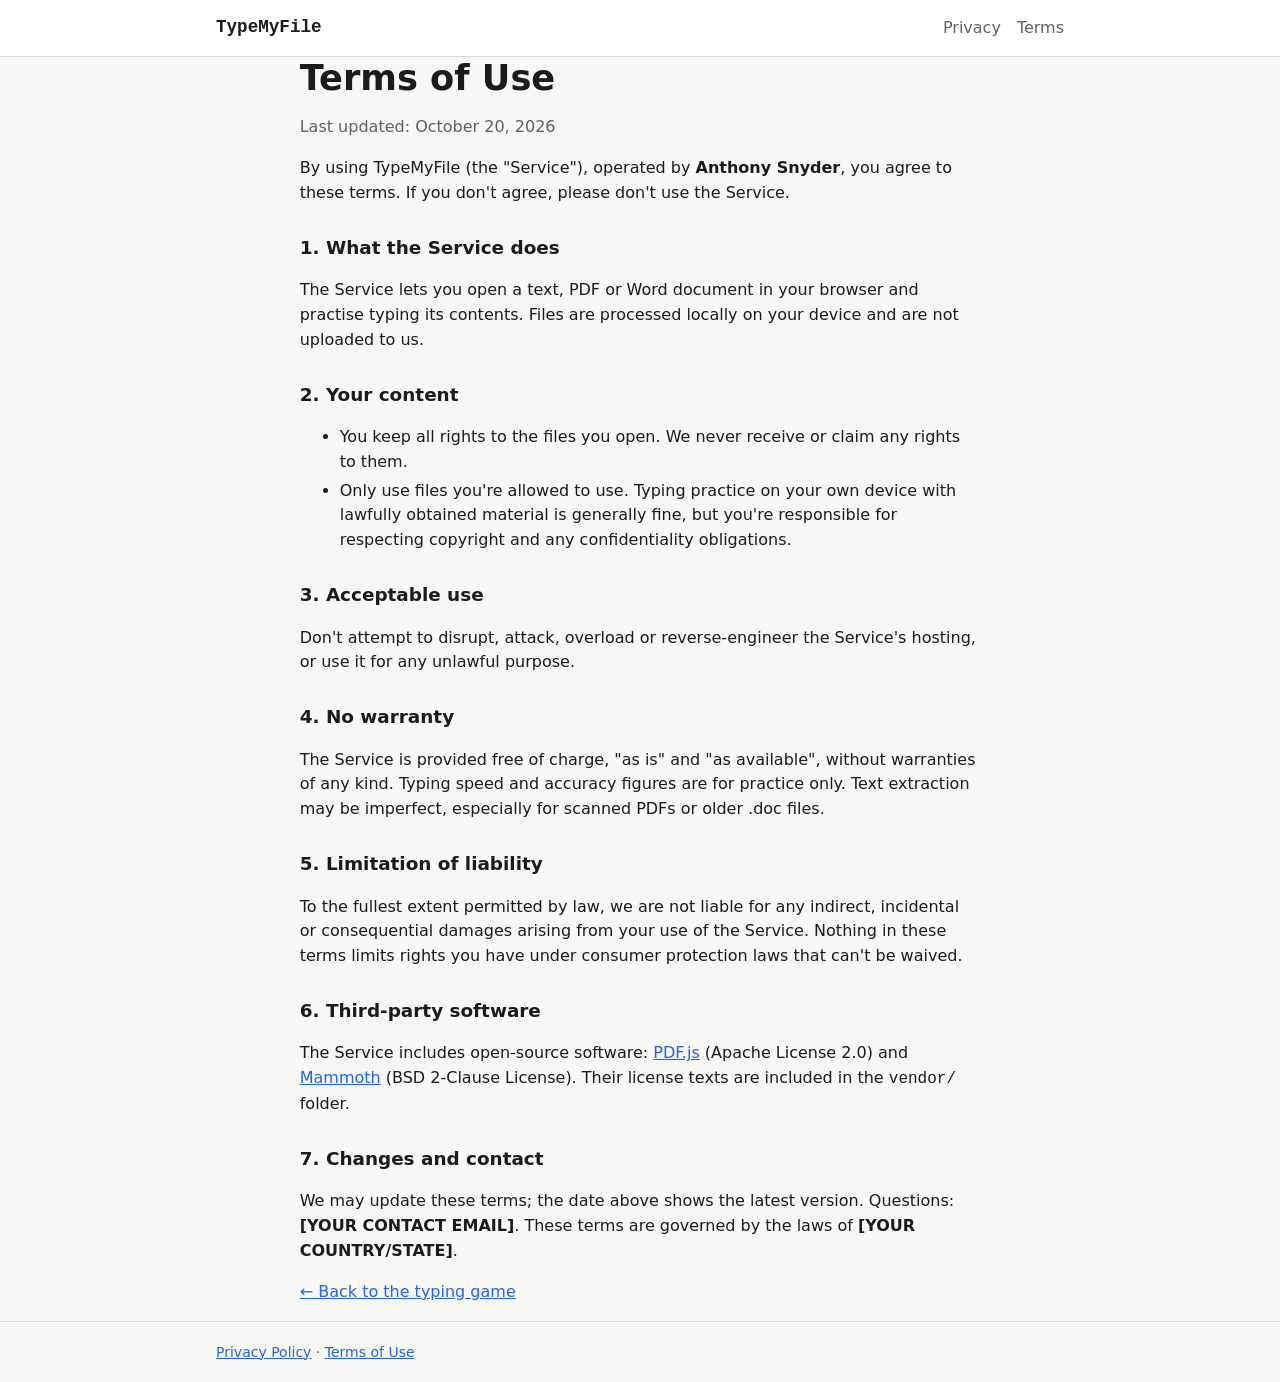
==== site/terms.html @ f9a8aab0 "Initial commit: TypeMyFile typing game Static, client-side site that turns .txt, .pdf, .docx and .do" ====
<!doctype html>
<html lang="en">
<head>
  <meta charset="utf-8">
  <meta name="viewport" content="width=device-width, initial-scale=1">
  <meta http-equiv="Content-Security-Policy" content="default-src 'none'; style-src 'self'; img-src 'self' data:; base-uri 'none'; form-action 'none'">
  <meta name="referrer" content="no-referrer">
  <title>Terms of Use – TypeMyFile</title>
  <link rel="stylesheet" href="styles.css">
</head>
<body>
  <a class="skip-link" href="#main">Skip to main content</a>
  <header class="site-header">
    <div class="wrap">
      <a class="brand" href="index.html">TypeMyFile</a>
      <nav aria-label="Site"><a href="privacy.html">Privacy</a><a href="terms.html" aria-current="page">Terms</a></nav>
    </div>
  </header>

  <main id="main" class="wrap legal">
    <h1>Terms of Use</h1>
    <p class="muted">Last updated: October 20, 2026</p>

    <p>By using TypeMyFile (the "Service"), operated by <strong>Anthony Snyder</strong>, you agree to these terms. If you don't agree, please don't use the Service.</p>

    <h2>1. What the Service does</h2>
    <p>The Service lets you open a text, PDF or Word document in your browser and practise typing its contents. Files are processed locally on your device and are not uploaded to us.</p>

    <h2>2. Your content</h2>
    <ul>
      <li>You keep all rights to the files you open. We never receive or claim any rights to them.</li>
      <li>Only use files you're allowed to use. Typing practice on your own device with lawfully obtained material is generally fine, but you're responsible for respecting copyright and any confidentiality obligations.</li>
    </ul>

    <h2>3. Acceptable use</h2>
    <p>Don't attempt to disrupt, attack, overload or reverse-engineer the Service's hosting, or use it for any unlawful purpose.</p>

    <h2>4. No warranty</h2>
    <p>The Service is provided free of charge, "as is" and "as available", without warranties of any kind. Typing speed and accuracy figures are for practice only. Text extraction may be imperfect, especially for scanned PDFs or older .doc files.</p>

    <h2>5. Limitation of liability</h2>
    <p>To the fullest extent permitted by law, we are not liable for any indirect, incidental or consequential damages arising from your use of the Service. Nothing in these terms limits rights you have under consumer protection laws that can't be waived.</p>

    <h2>6. Third-party software</h2>
    <p>The Service includes open-source software: <a href="https://github.com/mozilla/pdf.js" rel="noopener noreferrer">PDF.js</a> (Apache License 2.0) and <a href="https://github.com/mwilliamson/mammoth.js" rel="noopener noreferrer">Mammoth</a> (BSD 2-Clause License). Their license texts are included in the <code>vendor/</code> folder.</p>

    <h2>7. Changes and contact</h2>
    <p>We may update these terms; the date above shows the latest version. Questions: <strong>[YOUR CONTACT EMAIL]</strong>. These terms are governed by the laws of <strong>[YOUR COUNTRY/STATE]</strong>.</p>

    <p><a href="index.html">← Back to the typing game</a></p>
  </main>

  <footer class="site-footer"><div class="wrap"><p><a href="privacy.html">Privacy Policy</a> · <a href="terms.html">Terms of Use</a></p></div></footer>
</body>
</html>
---- site/styles.css ----
:root {
  --bg: #f7f7f5;
  --surface: #ffffff;
  --text: #1b1b1f;
  --muted: #5f6068;
  --border: #dcdcd6;
  --accent: #2563eb;
  --accent-text: #ffffff;
  --ok: #15803d;
  --bad: #b91c1c;
  --bad-bg: #fee2e2;
  --cur: #2563eb;
  --pending: #8a8b93;
  --radius: 12px;
  --mono: ui-monospace, "Cascadia Mono", "SF Mono", Menlo, Consolas, monospace;
  --sans: system-ui, -apple-system, "Segoe UI", Roboto, sans-serif;
  color-scheme: light;
}

@media (prefers-color-scheme: dark) {
  :root {
    --bg: #121316;
    --surface: #1b1c21;
    --text: #ececef;
    --muted: #a1a2ab;
    --border: #33343c;
    --accent: #5b8cff;
    --accent-text: #0b0c10;
    --ok: #4ade80;
    --bad: #f87171;
    --bad-bg: #451a1a;
    --cur: #5b8cff;
    --pending: #7d7e88;
    color-scheme: dark;
  }
}

* { box-sizing: border-box; }

html, body { margin: 0; }

body {
  background: var(--bg);
  color: var(--text);
  font: 16px/1.55 var(--sans);
  min-height: 100vh;
  display: flex;
  flex-direction: column;
}

a { color: var(--accent); }

.wrap { width: 100%; max-width: 880px; margin: 0 auto; padding: 0 16px; }

.skip-link {
  position: absolute; left: -9999px; top: 8px;
  background: var(--surface); padding: 8px 12px; border-radius: 8px; z-index: 10;
}
.skip-link:focus { left: 8px; }

.visually-hidden {
  position: absolute !important; width: 1px; height: 1px; overflow: hidden;
  clip: rect(0 0 0 0); clip-path: inset(50%); white-space: nowrap;
}

.site-header { border-bottom: 1px solid var(--border); background: var(--surface); }
.site-header .wrap { display: flex; align-items: center; justify-content: space-between; height: 56px; }
.brand { font-weight: 700; font-family: var(--mono); color: var(--text); text-decoration: none; font-size: 1.1rem; }
.site-header nav a { margin-left: 16px; color: var(--muted); text-decoration: none; }
.site-header nav a:hover { color: var(--text); }

main { flex: 1; padding-top: 32px; padding-bottom: 48px; }

h1 { font-size: clamp(1.6rem, 4vw, 2.2rem); line-height: 1.2; margin: 0 0 8px; text-wrap: balance; }
h2 { font-size: 1.15rem; margin: 0; }
.lede { color: var(--muted); margin: 0 0 24px; max-width: 60ch; }
.muted { color: var(--muted); }
.small { font-size: .875rem; }

.drop-zone {
  display: flex; flex-direction: column; align-items: center; gap: 4px;
  padding: 40px 16px; border: 2px dashed var(--border); border-radius: var(--radius);
  background: var(--surface); cursor: pointer; text-align: center;
  transition: border-color .15s, background .15s;
}
.drop-zone:hover, .drop-zone.drag, .drop-zone:focus-within { border-color: var(--accent); }
.drop-zone input { position: absolute; opacity: 0; width: 1px; height: 1px; }
.drop-icon { font-size: 1.8rem; color: var(--accent); }
.drop-title { font-weight: 600; }
.drop-hint { color: var(--muted); font-size: .875rem; }

.paste-box { margin-top: 16px; }
.paste-box summary { cursor: pointer; color: var(--muted); }
.paste-box textarea {
  display: block; width: 100%; margin: 8px 0; padding: 10px;
  border: 1px solid var(--border); border-radius: 8px;
  background: var(--surface); color: var(--text); font: inherit; resize: vertical;
}

.status { min-height: 1.5em; margin-top: 16px; color: var(--muted); }
.status.error { color: var(--bad); font-weight: 600; }

.btn {
  font: inherit; font-size: .925rem; padding: 8px 14px; border-radius: 8px; cursor: pointer;
  border: 1px solid var(--border); background: var(--surface); color: var(--text);
}
.btn:hover:not(:disabled) { border-color: var(--accent); }
.btn:disabled { opacity: .45; cursor: default; }
.btn-primary { background: var(--accent); color: var(--accent-text); border-color: var(--accent); font-weight: 600; }
.btn-ghost { background: transparent; }

:focus-visible { outline: 3px solid var(--accent); outline-offset: 2px; }

.game-top { display: flex; flex-wrap: wrap; gap: 12px 24px; align-items: center; justify-content: space-between; margin-bottom: 16px; }
.game-top h2 { overflow-wrap: anywhere; }
.controls { display: flex; flex-wrap: wrap; gap: 8px 16px; align-items: center; font-size: .9rem; color: var(--muted); }
.controls select { font: inherit; margin-left: 6px; padding: 4px 6px; border-radius: 6px; border: 1px solid var(--border); background: var(--surface); color: var(--text); }
.check { display: inline-flex; gap: 6px; align-items: center; }

.stats { display: grid; grid-template-columns: repeat(4, 1fr); gap: 8px; margin: 0 0 16px; }
.stats div { background: var(--surface); border: 1px solid var(--border); border-radius: 10px; padding: 10px 12px; }
.stats dt { font-size: .75rem; text-transform: uppercase; letter-spacing: .05em; color: var(--muted); }
.stats dd { margin: 0; font: 600 1.5rem/1.2 var(--mono); font-variant-numeric: tabular-nums; }
.stats-big { grid-template-columns: repeat(5, 1fr); }

.text-wrap { position: relative; }
.text-box {
  position: relative; background: var(--surface); border: 1px solid var(--border);
  border-radius: var(--radius); padding: 20px; cursor: text;
  max-height: clamp(200px, 45vh, 420px); overflow-y: auto; overscroll-behavior: contain;
}
.text-box.focused { border-color: var(--accent); box-shadow: 0 0 0 3px color-mix(in srgb, var(--accent) 25%, transparent); }
.text-display { font: 1.25rem/1.9 var(--mono); white-space: pre-wrap; overflow-wrap: break-word; color: var(--pending); user-select: none; }
.ch.ok { color: var(--text); }
.ch.bad { color: var(--bad); background: var(--bad-bg); border-radius: 2px; }
.ch.cur { box-shadow: inset 2px 0 0 var(--cur); }
.text-box:not(.focused) .ch.cur { box-shadow: none; }
@media (prefers-reduced-motion: no-preference) {
  .text-box.focused .ch.cur { animation: blink 1s step-end infinite; }
  @keyframes blink { 50% { box-shadow: inset 2px 0 0 transparent; } }
}
.type-input {
  position: absolute; top: 0; left: 0; width: 1px; height: 1px; opacity: 0;
  border: 0; padding: 0; resize: none; overflow: hidden;
}

.actions { display: flex; flex-wrap: wrap; gap: 8px; margin-top: 12px; }

.results { margin-top: 24px; padding: 20px; background: var(--surface); border: 1px solid var(--accent); border-radius: var(--radius); }
.results h3 { margin: 0 0 12px; }

.site-footer { border-top: 1px solid var(--border); color: var(--muted); font-size: .875rem; padding: 16px 0; }
.site-footer p { margin: 4px 0; }

/* Legal pages */
.legal { max-width: 70ch; }
.legal h1 { margin-bottom: 4px; }
.legal h2 { margin-top: 28px; margin-bottom: 8px; }
.legal li { margin-bottom: 4px; }
.notice { background: var(--surface); border-left: 4px solid var(--accent); padding: 10px 14px; border-radius: 6px; }

@media (max-width: 640px) {
  .stats { grid-template-columns: repeat(2, 1fr); }
  .stats-big { grid-template-columns: repeat(2, 1fr); }
  .text-display { font-size: 1.05rem; }
  .text-box { padding: 14px; }
}
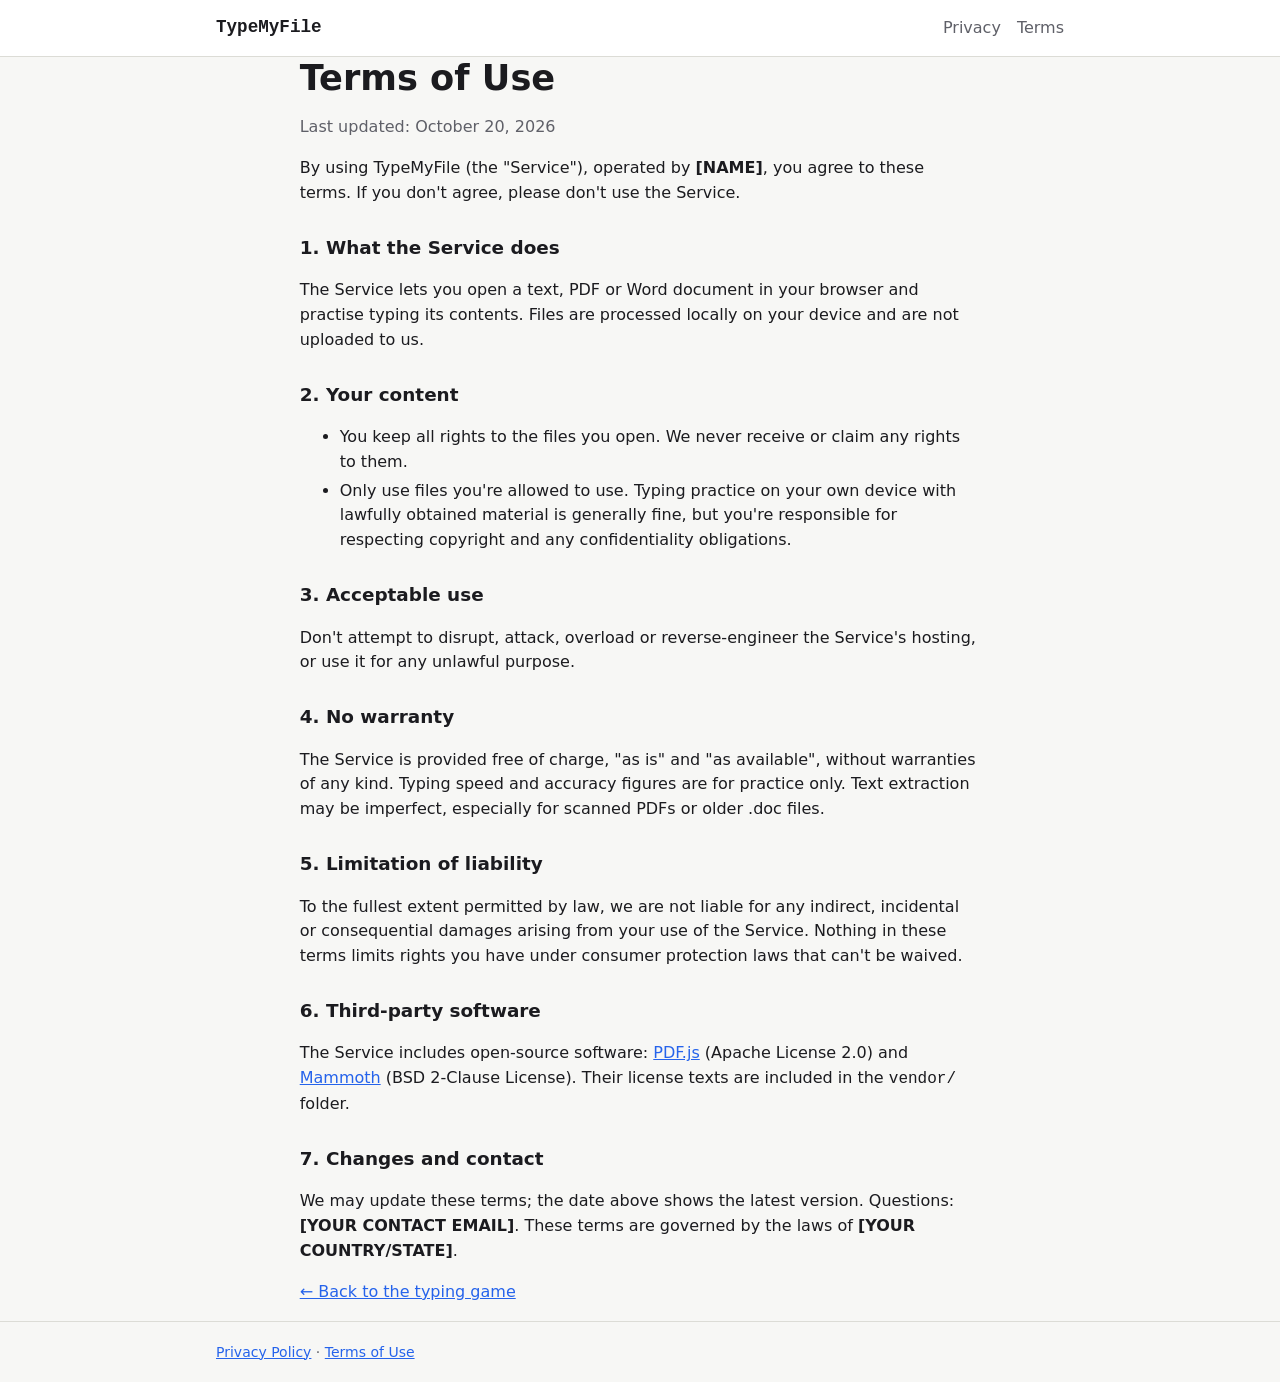
==== commit f474003c: "Update" ====
--- a/site/terms.html
+++ b/site/terms.html
@@ -21,7 +21,7 @@
     <h1>Terms of Use</h1>
     <p class="muted">Last updated: October 20, 2026</p>
 
-    <p>By using TypeMyFile (the "Service"), operated by <strong>Anthony Snyder</strong>, you agree to these terms. If you don't agree, please don't use the Service.</p>
+    <p>By using TypeMyFile (the "Service"), operated by <strong>[NAME]</strong>, you agree to these terms. If you don't agree, please don't use the Service.</p>
 
     <h2>1. What the Service does</h2>
     <p>The Service lets you open a text, PDF or Word document in your browser and practise typing its contents. Files are processed locally on your device and are not uploaded to us.</p>
